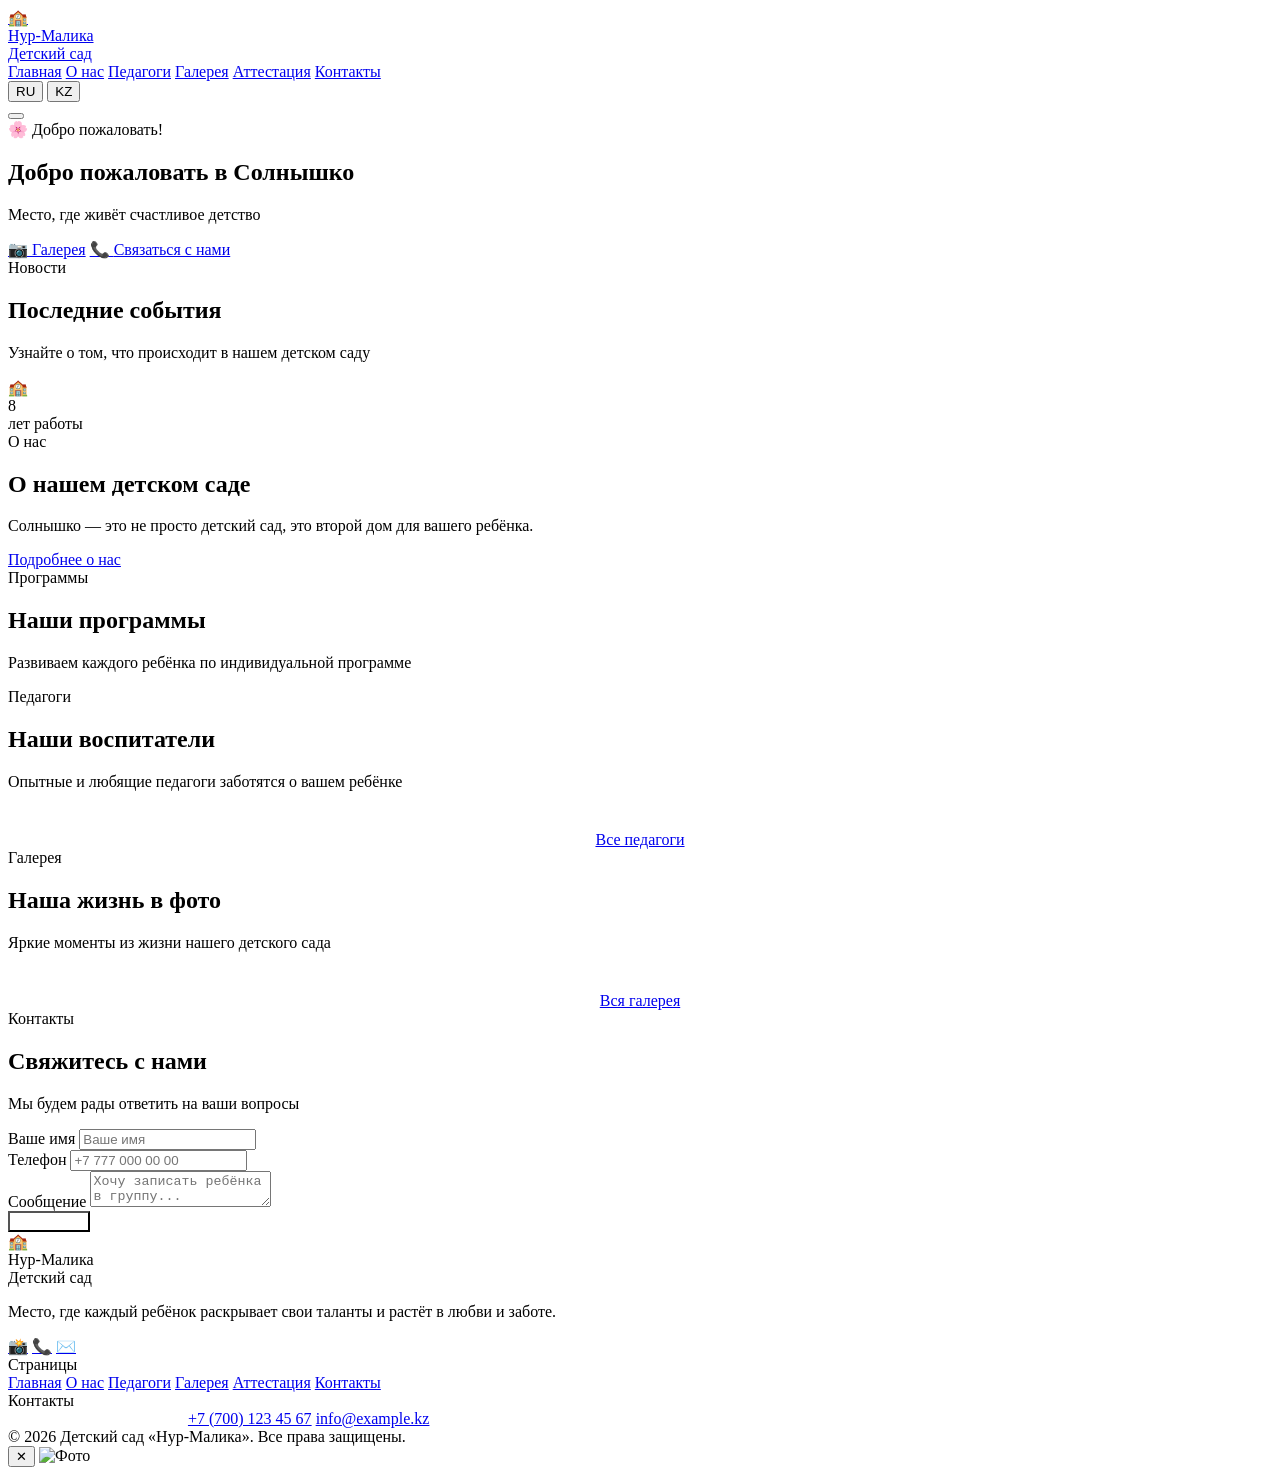
==== index.html @ e685bc3b "Add files via upload" ====
<!DOCTYPE html>
<html lang="kk">
<head>
<meta charset="UTF-8">
<meta name="viewport" content="width=device-width, initial-scale=1.0">
<title>Солнышко — Детский сад</title>
<link rel="stylesheet" href="css/style.css">
</head>
<body>

<!-- HEADER -->
<header>
  <a href="index.html" class="logo">
    <div class="logo-icon"><img src="images/logo.png" alt="Логотип" onerror="this.parentElement.innerHTML='🏫'"></div>
    <div>
      <div class="logo-name" id="h-name">Нур-Малика</div>
      <div class="logo-sub" id="h-sub">Детский сад</div>
    </div>
  </a>
  <nav id="main-nav">
    <a href="index.html">Главная</a>
    <a href="about.html">О нас</a>
    <a href="team.html">Педагоги</a>
    <a href="gallery.html">Галерея</a>
    <a href="attestation.html">Аттестация</a>
    <a href="contacts.html">Контакты</a>
  </nav>
  <div class="header-right">
    <div class="lang-switcher">
      <button class="lang-btn" data-lang="ru">RU</button>
      <button class="lang-btn active" data-lang="kz">KZ</button>
    </div>
    <button class="hamburger" aria-label="Меню">
      <span></span><span></span><span></span>
    </button>
  </div>
</header>

<!-- HERO -->
<section class="hero" id="hero">
  <div class="hero-content">
    <div class="hero-badge">🌸 <span id="h-badge">Добро пожаловать!</span></div>
    <h1 id="h-title">Добро пожаловать в Солнышко</h1>
    <p id="h-tagline">Место, где живёт счастливое детство</p>
    <div class="hero-buttons">
      <a href="gallery.html" class="btn btn-primary">📷 <span id="h-btn1">Галерея</span></a>
      <a href="contacts.html" class="btn btn-outline">📞 <span id="h-btn2">Связаться с нами</span></a>
    </div>
    <div class="hero-stats" id="h-stats"></div>
  </div>
</section>

<!-- NEWS -->
<section class="news-section" id="news-sec">
  <div class="container">
    <div class="section-header fade-in">
      <div class="section-label" id="news-label">Новости</div>
      <h2 class="section-title" id="news-title">Последние события</h2>
      <p class="section-subtitle" id="news-sub">Узнайте о том, что происходит в нашем детском саду</p>
    </div>
    <div class="news-grid" id="news-grid"></div>
  </div>
</section>

<!-- ABOUT PREVIEW -->
<section class="about-section" id="about-sec">
  <div class="container">
    <div class="about-grid">
      <div class="about-img-wrap fade-in">
        <img id="ab-img" src="https://images.unsplash.com/photo-1544776193-352d25ca82cd?w=800&q=80"
             alt="Детский сад Нур-Малика" class="about-img"
             onerror="this.style.display='none';this.nextElementSibling.style.display='flex'">
        <div class="about-img-ph" style="display:none">🏫</div>
        <div class="about-badge">
          <div class="about-badge-num" id="ab-year">8</div>
          <div class="about-badge-lbl" id="ab-lbl">лет работы</div>
        </div>
      </div>
      <div class="about-content fade-in">
        <div class="section-label" id="ab-sec-lbl">О нас</div>
        <h2 id="ab-title">О нашем детском саде</h2>
        <p id="ab-text">Солнышко — это не просто детский сад, это второй дом для вашего ребёнка.</p>
        <div class="groups-list" id="groups-list"></div>
        <a href="about.html" class="btn btn-orange mt-8" style="margin-top:28px" id="ab-btn">Подробнее о нас</a>
      </div>
    </div>
  </div>
</section>

<!-- PROGRAMS -->
<section class="programs-section" id="prog-sec">
  <div class="container">
    <div class="section-header fade-in">
      <div class="section-label" id="prog-label">Программы</div>
      <h2 class="section-title" id="prog-title">Наши программы</h2>
      <p class="section-subtitle" id="prog-sub">Развиваем каждого ребёнка по индивидуальной программе</p>
    </div>
    <div class="programs-grid" id="programs-grid"></div>
  </div>
</section>

<!-- TEAM PREVIEW -->
<section class="team-section" id="team-sec">
  <div class="container">
    <div class="section-header fade-in">
      <div class="section-label" id="team-label">Педагоги</div>
      <h2 class="section-title" id="team-title">Наши воспитатели</h2>
      <p class="section-subtitle" id="team-sub">Опытные и любящие педагоги заботятся о вашем ребёнке</p>
    </div>
    <div class="team-grid" id="team-grid"></div>
    <div style="text-align:center;margin-top:40px">
      <a href="team.html" class="btn btn-orange" id="team-btn">Все педагоги</a>
    </div>
  </div>
</section>

<!-- GALLERY PREVIEW -->
<section class="gallery-section" id="gal-sec">
  <div class="container">
    <div class="section-header fade-in">
      <div class="section-label" id="gal-label">Галерея</div>
      <h2 class="section-title" id="gal-title">Наша жизнь в фото</h2>
      <p class="section-subtitle" id="gal-sub">Яркие моменты из жизни нашего детского сада</p>
    </div>
    <div class="gallery-grid" id="gallery-grid"></div>
    <div style="text-align:center;margin-top:40px">
      <a href="gallery.html" class="btn btn-orange" id="gal-btn">Вся галерея</a>
    </div>
  </div>
</section>

<!-- CONTACT HOME -->
<section class="contact-home" id="contact-sec">
  <div class="container">
    <div class="contact-home-grid">
      <div>
        <div class="section-label" id="ct-label">Контакты</div>
        <h2 class="section-title" id="ct-title">Свяжитесь с нами</h2>
        <p class="section-subtitle" id="ct-sub">Мы будем рады ответить на ваши вопросы</p>
        <div class="contact-items" id="ct-items"></div>
      </div>
      <div>
        <form class="contact-form js-contact-form">
          <div class="form-group">
            <label id="cf-name-lbl">Ваше имя</label>
            <input type="text" id="cf-name" placeholder="Ваше имя" required>
          </div>
          <div class="form-group">
            <label id="cf-phone-lbl">Телефон</label>
            <input type="tel" id="cf-phone" placeholder="+7 777 000 00 00" required>
          </div>
          <div class="form-group">
            <label id="cf-msg-lbl">Сообщение</label>
            <textarea id="cf-msg" placeholder="Хочу записать ребёнка в группу..."></textarea>
          </div>
          <button type="submit" class="btn btn-primary" id="cf-btn" style="background:var(--primary);color:white">Отправить</button>
        </form>
      </div>
    </div>
  </div>
</section>

<!-- FOOTER -->
<footer>
  <div class="footer-grid">
    <div>
      <div class="footer-logo logo">
        <div class="logo-icon"><img src="images/logo.png" alt="Логотип" onerror="this.parentElement.innerHTML='🏫'"></div>
        <div>
          <div class="logo-name" id="f-name">Нур-Малика</div>
          <div class="logo-sub" id="f-sub">Детский сад</div>
        </div>
      </div>
      <p class="footer-desc" id="f-desc">Место, где каждый ребёнок раскрывает свои таланты и растёт в любви и заботе.</p>
      <div class="footer-social">
        <a class="social-icon" id="f-ig" href="#" target="_blank" title="Instagram">📸</a>
        <a class="social-icon" href="tel:+77001234567">📞</a>
        <a class="social-icon" id="f-mail" href="#" title="Email">✉️</a>
      </div>
    </div>
    <div>
      <div class="footer-heading" id="f-pages">Страницы</div>
      <div class="footer-links" id="f-links">
        <a href="index.html">Главная</a>
        <a href="about.html">О нас</a>
        <a href="team.html">Педагоги</a>
        <a href="gallery.html">Галерея</a>
        <a href="attestation.html">Аттестация</a>
        <a href="contacts.html">Контакты</a>
      </div>
    </div>
    <div>
      <div class="footer-heading" id="f-contact-h">Контакты</div>
      <div class="footer-links">
        <span id="f-addr" style="color:rgba(255,255,255,0.5)">г. Город, ул. Примерная, 1</span>
        <a id="f-phone" href="tel:+77001234567">+7 (700) 123 45 67</a>
        <a id="f-email" href="mailto:info@example.kz">info@example.kz</a>
        <span id="f-hours" style="color:rgba(255,255,255,0.5)">Пн–Пт: 7:00 – 19:00</span>
      </div>
    </div>
  </div>
  <div class="footer-bottom">
    <span id="f-copy">© 2026 Детский сад «Нур-Малика». Все права защищены.</span>
  </div>
</footer>

<!-- LIGHTBOX -->
<div id="lightbox" class="lightbox">
  <button class="lb-close">✕</button>
  <img src="" alt="Фото">
</div>

<script src="js/data.js"></script>
<script src="js/main.js"></script>
<script>
function render() {
  const d = getData();
  const s = d.settings;
  const isKz = LANG === 'kz';

  // Translate nav
  const navRu = ['Главная','О нас','Педагоги','Галерея','Аттестация','Контакты'];
  const navKz = ['Басты бет','Біз туралы','Ұжым','Галерея','Аттестация','Байланыс'];
  document.querySelectorAll('#main-nav a').forEach((a,i) => a.textContent = isKz ? navKz[i] : navRu[i]);

  // Header
  document.getElementById('h-name').textContent = s.siteName;
  document.getElementById('h-sub').textContent  = isKz ? 'Балабақша' : 'Детский сад';
  document.getElementById('h-badge').textContent = isKz ? 'Қош келдіңіз!' : 'Добро пожаловать!';
  document.getElementById('h-title').textContent = isKz ? `${s.siteName} балабақшасына қош келдіңіз` : `Добро пожаловать в ${s.siteName}`;
  document.getElementById('h-tagline').textContent = isKz ? s.siteTaglineKz : s.siteTaglineRu;
  document.getElementById('h-btn1').textContent = isKz ? 'Галерея' : 'Галерея';
  document.getElementById('h-btn2').textContent = isKz ? 'Бізбен байланысу' : 'Связаться с нами';

  // Stats
  document.getElementById('h-stats').innerHTML = `
    <div class="hero-stat"><div class="hero-stat-num">${s.heroStat1}+</div><div class="hero-stat-lbl">${isKz ? s.heroStat1Kz : s.heroStat1Ru}</div></div>
    <div class="hero-stat"><div class="hero-stat-num">${s.heroStat2}+</div><div class="hero-stat-lbl">${isKz ? s.heroStat2Kz : s.heroStat2Ru}</div></div>
    <div class="hero-stat"><div class="hero-stat-num">${s.heroStat3}</div><div class="hero-stat-lbl">${isKz ? s.heroStat3Kz : s.heroStat3Ru}</div></div>`;

  // News
  document.getElementById('news-label').textContent = isKz ? 'Жаңалықтар' : 'Новости';
  document.getElementById('news-title').textContent = isKz ? 'Соңғы оқиғалар' : 'Последние события';
  document.getElementById('news-sub').textContent   = isKz ? 'Балабақшадағы соңғы жаңалықтар' : 'Узнайте о том, что происходит в нашем детском саду';
  const newsGrid = document.getElementById('news-grid');
  if (d.news.length === 0) {
    newsGrid.innerHTML = '<div class="empty-state"><div class="icon">📰</div><p>' + (isKz ? 'Жаңалықтар жоқ' : 'Нет новостей') + '</p></div>';
  } else {
    newsGrid.innerHTML = d.news.slice(0,3).map(n => `
      <div class="news-card fade-in">
        ${n.image ? `<img class="news-card-img" src="${n.image}" alt="${isKz ? n.titleKz : n.titleRu}" onerror="this.style.display='none';this.nextElementSibling.style.display='flex'">
        <div class="news-card-img-ph" style="display:none">📰</div>` : '<div class="news-card-img-ph">📰</div>'}
        <div class="news-card-body">
          <div class="news-date">${fmtDate(n.date)}</div>
          <div class="news-title">${isKz ? n.titleKz : n.titleRu}</div>
          <div class="news-text">${isKz ? n.textKz : n.textRu}</div>
        </div>
      </div>`).join('');
  }

  // About
  const ab = d.about;
  if(s.aboutImage){ const abImg = document.getElementById('ab-img'); if(abImg) abImg.src = s.aboutImage; }
  document.getElementById('ab-sec-lbl').textContent = isKz ? 'Біз туралы' : 'О нас';
  document.getElementById('ab-title').textContent   = isKz ? ab.titleKz : ab.titleRu;
  document.getElementById('ab-text').textContent    = isKz ? ab.textKz  : ab.textRu;
  document.getElementById('ab-btn').querySelector('span') || (document.getElementById('ab-btn').textContent = isKz ? 'Толығырақ' : 'Подробнее о нас');
  document.getElementById('ab-btn').innerHTML = isKz ? 'Толығырақ →' : 'Подробнее о нас →';
  document.getElementById('ab-year').textContent = s.heroStat1;
  document.getElementById('ab-lbl').textContent  = isKz ? s.heroStat1Kz : s.heroStat1Ru;
  const colors = ['gi-orange','gi-blue','gi-green'];
  document.getElementById('groups-list').innerHTML = ab.groups.map((g,i) => `
    <div class="group-item">
      ${g.image
        ? `<img class="group-img" src="${g.image}" alt="${isKz ? g.nameKz : g.nameRu}" onerror="this.outerHTML='<div class=&quot;group-icon ${colors[i%3]}&quot;>${g.icon}</div>'">`
        : `<div class="group-icon ${colors[i%3]}">${g.icon}</div>`}
      <div><div class="group-name">${isKz ? g.nameKz : g.nameRu}</div>
           <div class="group-sub">${isKz ? g.ageKz  : g.ageRu}</div></div>
    </div>`).join('');

  // Programs
  document.getElementById('prog-label').textContent = isKz ? 'Бағдарламалар' : 'Программы';
  document.getElementById('prog-title').textContent = isKz ? 'Біздің бағдарламаларымыз' : 'Наши программы';
  document.getElementById('prog-sub').textContent   = isKz ? 'Әр баланы жеке бағдарлама бойынша дамытамыз' : 'Развиваем каждого ребёнка по индивидуальной программе';
  document.getElementById('programs-grid').innerHTML = d.programs.map(p => `
    <div class="program-card fade-in">
      <span class="program-icon">${p.icon}</span>
      <div class="program-title">${isKz ? p.titleKz : p.titleRu}</div>
      <div class="program-desc">${isKz ? p.descKz : p.descRu}</div>
    </div>`).join('');

  // Team preview (first 4)
  document.getElementById('team-label').textContent = isKz ? 'Ұжым' : 'Педагоги';
  document.getElementById('team-title').textContent = isKz ? 'Біздің тәрбиешілер' : 'Наши воспитатели';
  document.getElementById('team-sub').textContent   = isKz ? 'Тәжірибелі педагогтар балаңызды күтеді' : 'Опытные педагоги заботятся о вашем ребёнке';
  document.getElementById('team-btn').textContent   = isKz ? 'Барлық педагогтар' : 'Все педагоги';
  document.getElementById('team-grid').innerHTML = d.team.slice(0,4).map(m => `
    <div class="team-card fade-in">
      ${m.photo ? `<img class="team-photo" src="${m.photo}" alt="${isKz ? m.nameKz : m.nameRu}" onerror="this.style.display='none';this.nextElementSibling.style.display='flex'">
      <div class="team-photo-ph" style="display:none">👩‍🏫</div>` : '<div class="team-photo-ph">👩‍🏫</div>'}
      <div class="team-info">
        <div class="team-name">${isKz ? m.nameKz : m.nameRu}</div>
        <div class="team-role">${isKz ? m.roleKz : m.roleRu}</div>
      </div>
    </div>`).join('');

  // Gallery preview (first 6)
  document.getElementById('gal-label').textContent = isKz ? 'Галерея' : 'Галерея';
  document.getElementById('gal-title').textContent = isKz ? 'Суреттердегі өміріміз' : 'Наша жизнь в фото';
  document.getElementById('gal-sub').textContent   = isKz ? 'Балабақшамыздың жарқын сәттері' : 'Яркие моменты из жизни нашего детского сада';
  document.getElementById('gal-btn').textContent   = isKz ? 'Барлық галерея' : 'Вся галерея';
  document.getElementById('gallery-grid').innerHTML = d.gallery.slice(0,6).map(g => `
    <div class="gallery-item" data-full="${g.url}">
      <img src="${g.url}" alt="${isKz ? g.captionKz : g.captionRu}" loading="lazy"
           onerror="this.parentElement.style.background='#f0f0f0'">
      <div class="gallery-overlay">🔍</div>
    </div>`).join('');

  // Contacts
  document.getElementById('ct-label').textContent = isKz ? 'Байланыс' : 'Контакты';
  document.getElementById('ct-title').textContent = isKz ? 'Бізбен байланысыңыз' : 'Свяжитесь с нами';
  document.getElementById('ct-sub').textContent   = isKz ? 'Сұрақтарыңызға жауап беруге дайынбыз' : 'Мы будем рады ответить на ваши вопросы';
  document.getElementById('ct-items').innerHTML = `
    <div class="contact-item"><div class="contact-icon">📍</div><div>
      <div class="contact-lbl">${isKz ? 'Мекенжай' : 'Адрес'}</div>
      <div class="contact-val">${isKz ? s.addressKz : s.address}</div></div></div>
    <div class="contact-item"><div class="contact-icon">📞</div><div>
      <div class="contact-lbl">${isKz ? 'Телефон' : 'Телефон'}</div>
      <div class="contact-val"><a href="tel:${s.phone.replace(/\s/g,'')}">${s.phone}</a></div></div></div>
    <div class="contact-item"><div class="contact-icon">✉️</div><div>
      <div class="contact-lbl">${isKz ? 'Электронды пошта' : 'Email'}</div>
      <div class="contact-val"><a href="mailto:${s.email}">${s.email}</a></div></div></div>
    <div class="contact-item"><div class="contact-icon">🕐</div><div>
      <div class="contact-lbl">${isKz ? 'Жұмыс уақыты' : 'Режим работы'}</div>
      <div class="contact-val">${isKz ? s.hoursKz : s.hours}</div></div></div>`;
  document.getElementById('cf-name-lbl').textContent  = isKz ? 'Сіздің атыңыз' : 'Ваше имя';
  document.getElementById('cf-phone-lbl').textContent = isKz ? 'Телефон' : 'Телефон';
  document.getElementById('cf-msg-lbl').textContent   = isKz ? 'Хабарлама' : 'Сообщение';
  document.getElementById('cf-btn').textContent       = isKz ? 'Жіберу' : 'Отправить';
  document.getElementById('cf-name').placeholder  = isKz ? 'Атыңыз' : 'Ваше имя';
  document.getElementById('cf-msg').placeholder   = isKz ? 'Балаңызды топқа жазғым келеді...' : 'Хочу записать ребёнка в группу...';

  // Footer
  document.getElementById('f-name').textContent    = s.siteName;
  document.getElementById('f-sub').textContent     = isKz ? 'Балабақша' : 'Детский сад';
  document.getElementById('f-desc').textContent    = isKz ? 'Әр бала өз талантын ашып, махаббат пен қамқорлықта өсетін орын.' : 'Место, где каждый ребёнок раскрывает свои таланты и растёт в любви и заботе.';
  document.getElementById('f-pages').textContent   = isKz ? 'Беттер' : 'Страницы';
  document.getElementById('f-contact-h').textContent = isKz ? 'Байланыс' : 'Контакты';
  document.getElementById('f-addr').textContent    = isKz ? s.addressKz : s.address;
  document.getElementById('f-phone').textContent   = s.phone;
  document.getElementById('f-phone').href          = `tel:${s.phone.replace(/\s/g,'')}`;
  document.getElementById('f-email').textContent   = s.email;
  document.getElementById('f-email').href          = `mailto:${s.email}`;
  document.getElementById('f-hours').textContent   = isKz ? s.hoursKz : s.hours;
  document.getElementById('f-ig').href             = `https://instagram.com/${s.instagram.replace('@','')}`;
  document.getElementById('f-mail').href           = `mailto:${s.email}`;
  document.getElementById('f-copy').textContent    = `© 2026 ${isKz ? `Балабақша «${s.siteName}». Барлық құқықтар қорғалған.` : `Детский сад «${s.siteName}». Все права защищены.`}`;

  const navLinks = isKz
    ? ['Басты бет','Біз туралы','Ұжым','Галерея','Аттестация','Байланыс']
    : ['Главная','О нас','Педагоги','Галерея','Аттестация','Контакты'];
  const hrefs = ['index.html','about.html','team.html','gallery.html','attestation.html','contacts.html'];
  document.getElementById('f-links').innerHTML = navLinks.map((n,i) => `<a href="${hrefs[i]}">${n}</a>`).join('');

  // re-init lightbox after render
  initLightbox();
  // re-observe fade-in
  document.querySelectorAll('.fade-in:not(.visible)').forEach(el => {
    const obs = new IntersectionObserver(entries => {
      entries.forEach(e => { if(e.isIntersecting){ e.target.classList.add('visible'); obs.unobserve(e.target); }});
    },{threshold:0.1});
    obs.observe(el);
  });
}
</script>
</body>
</html>
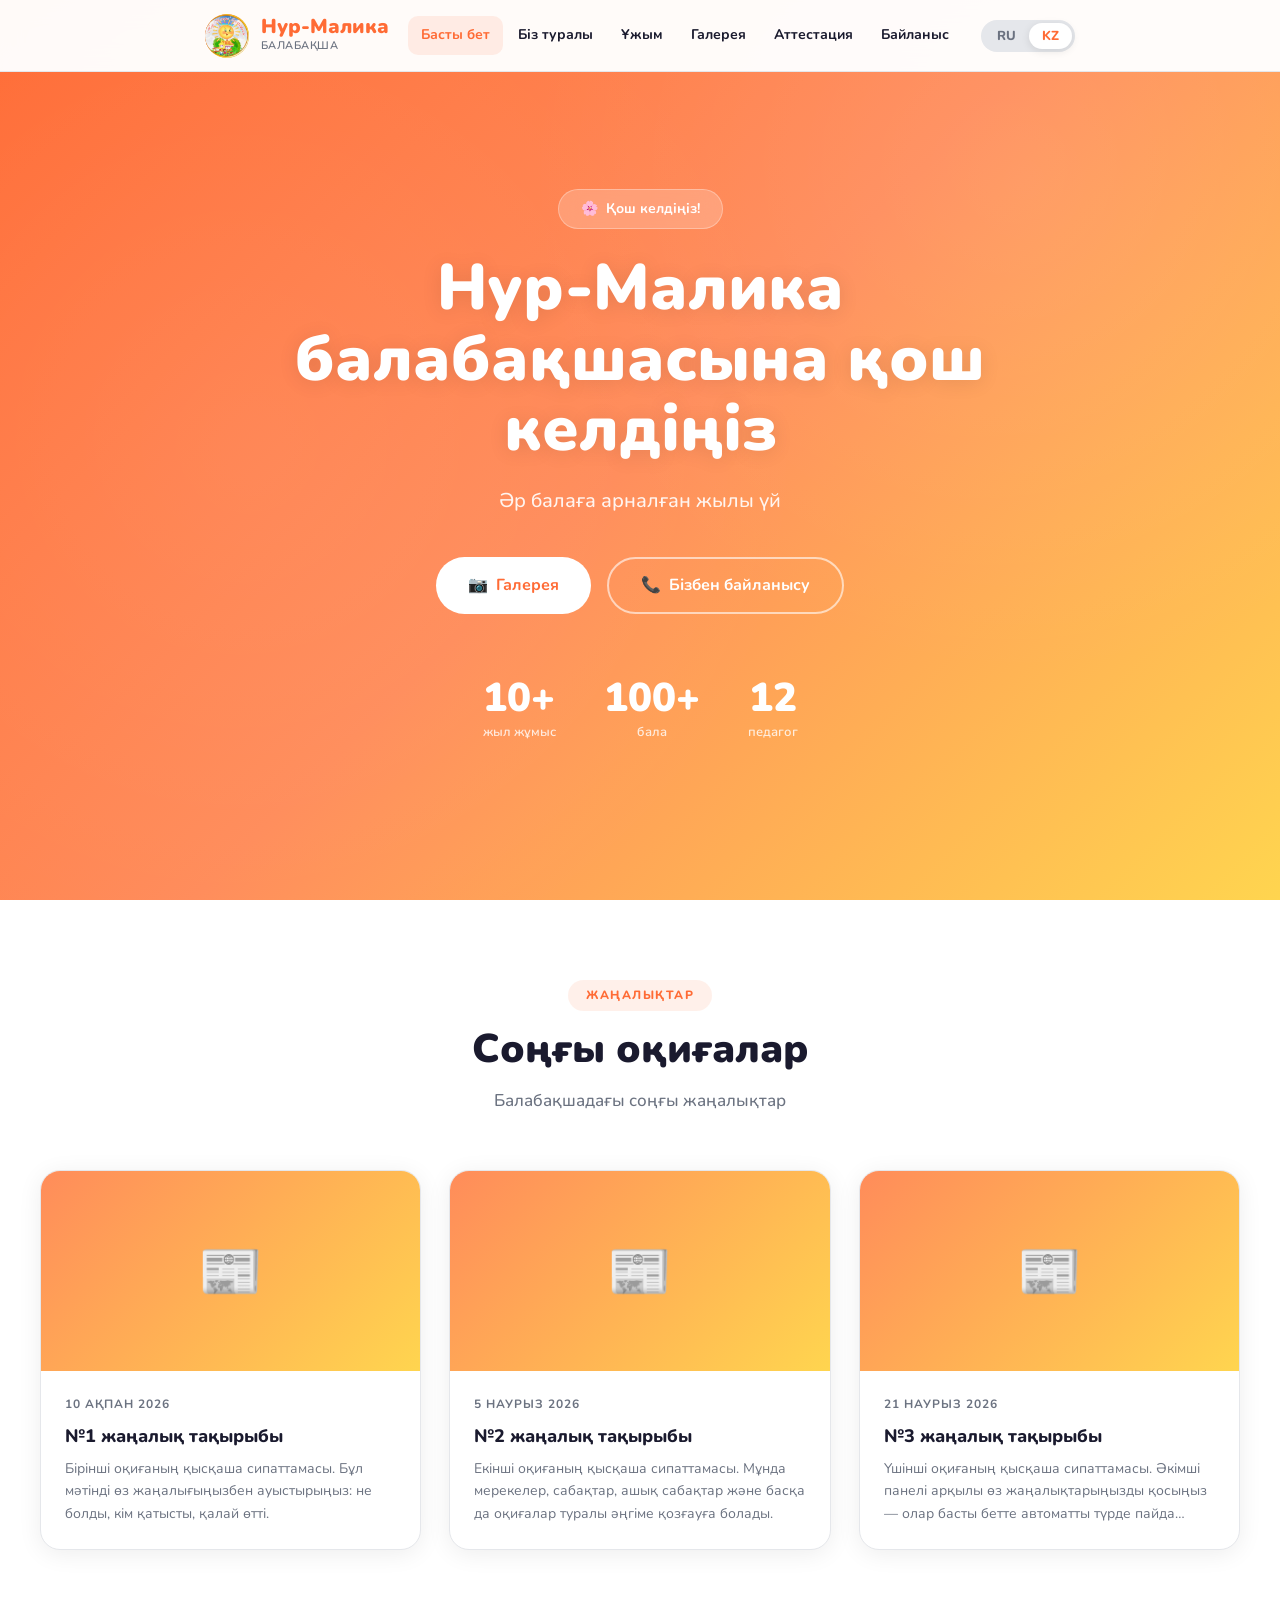
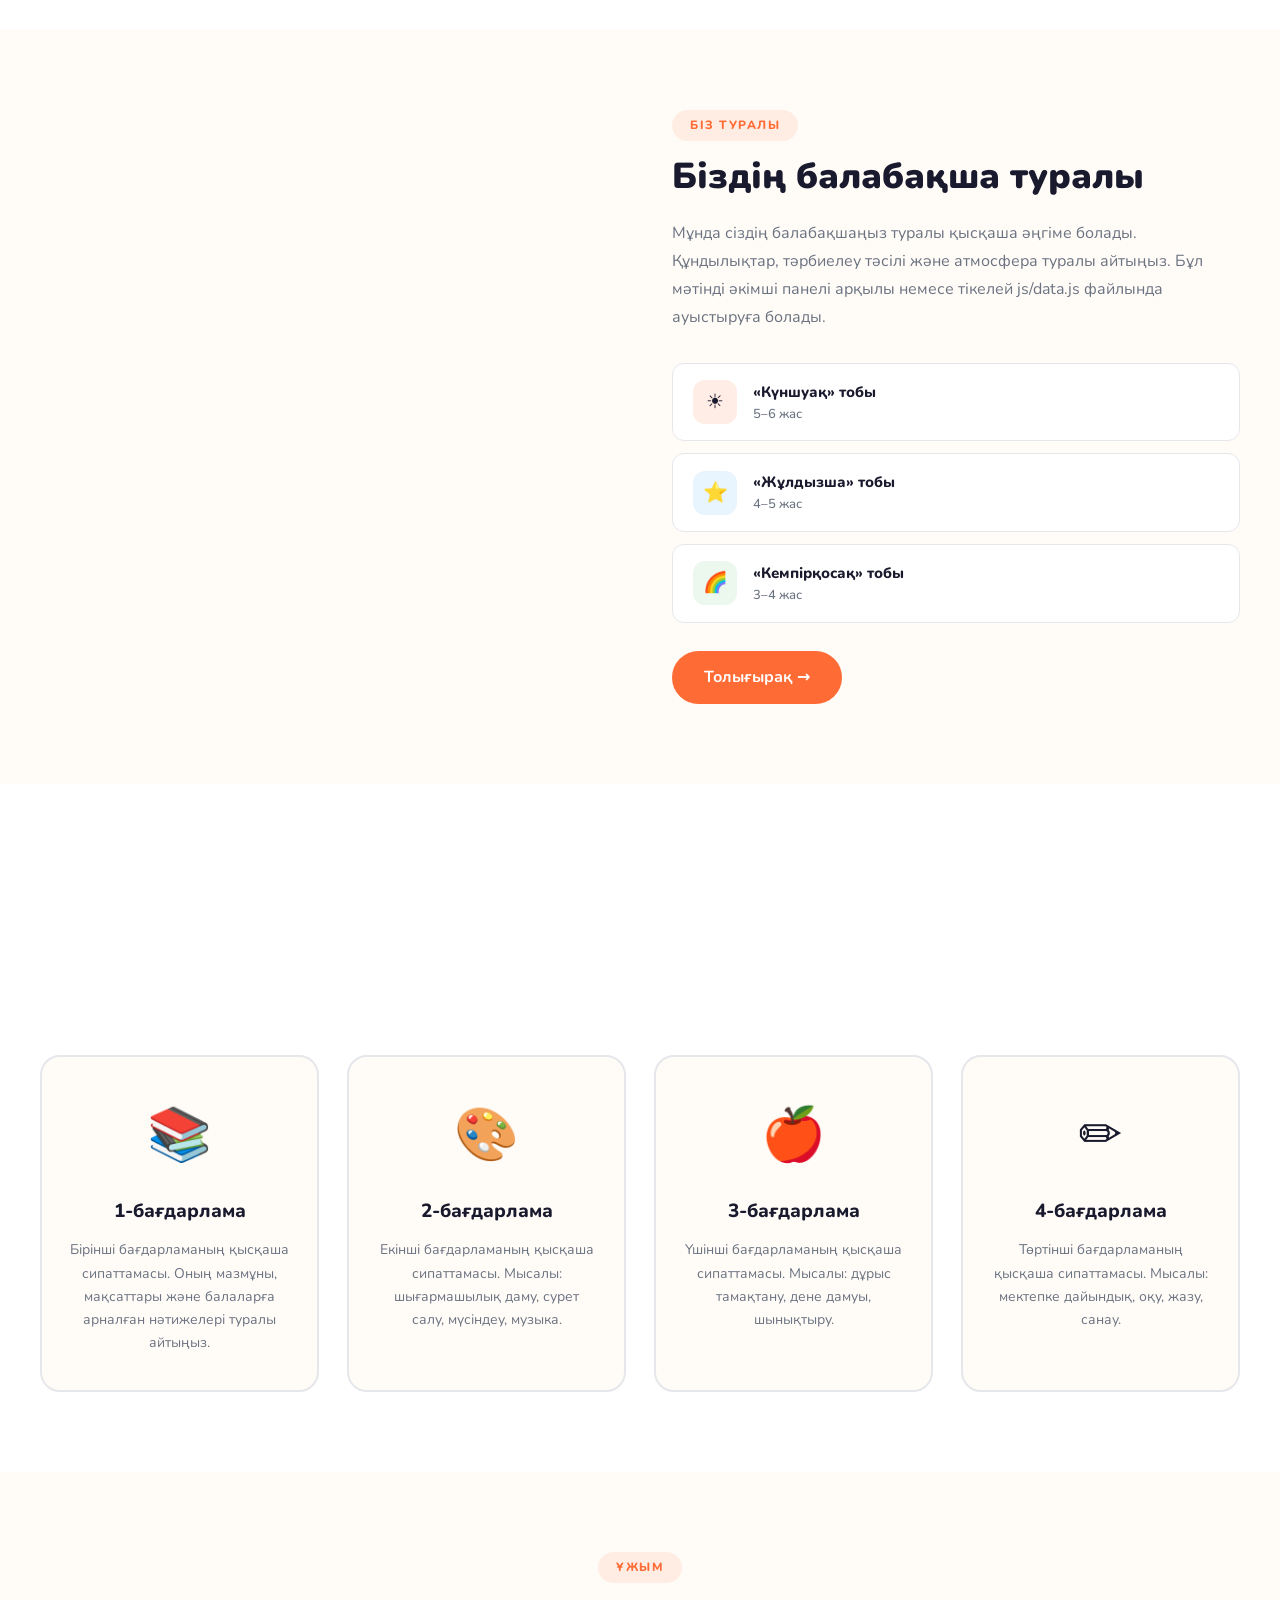
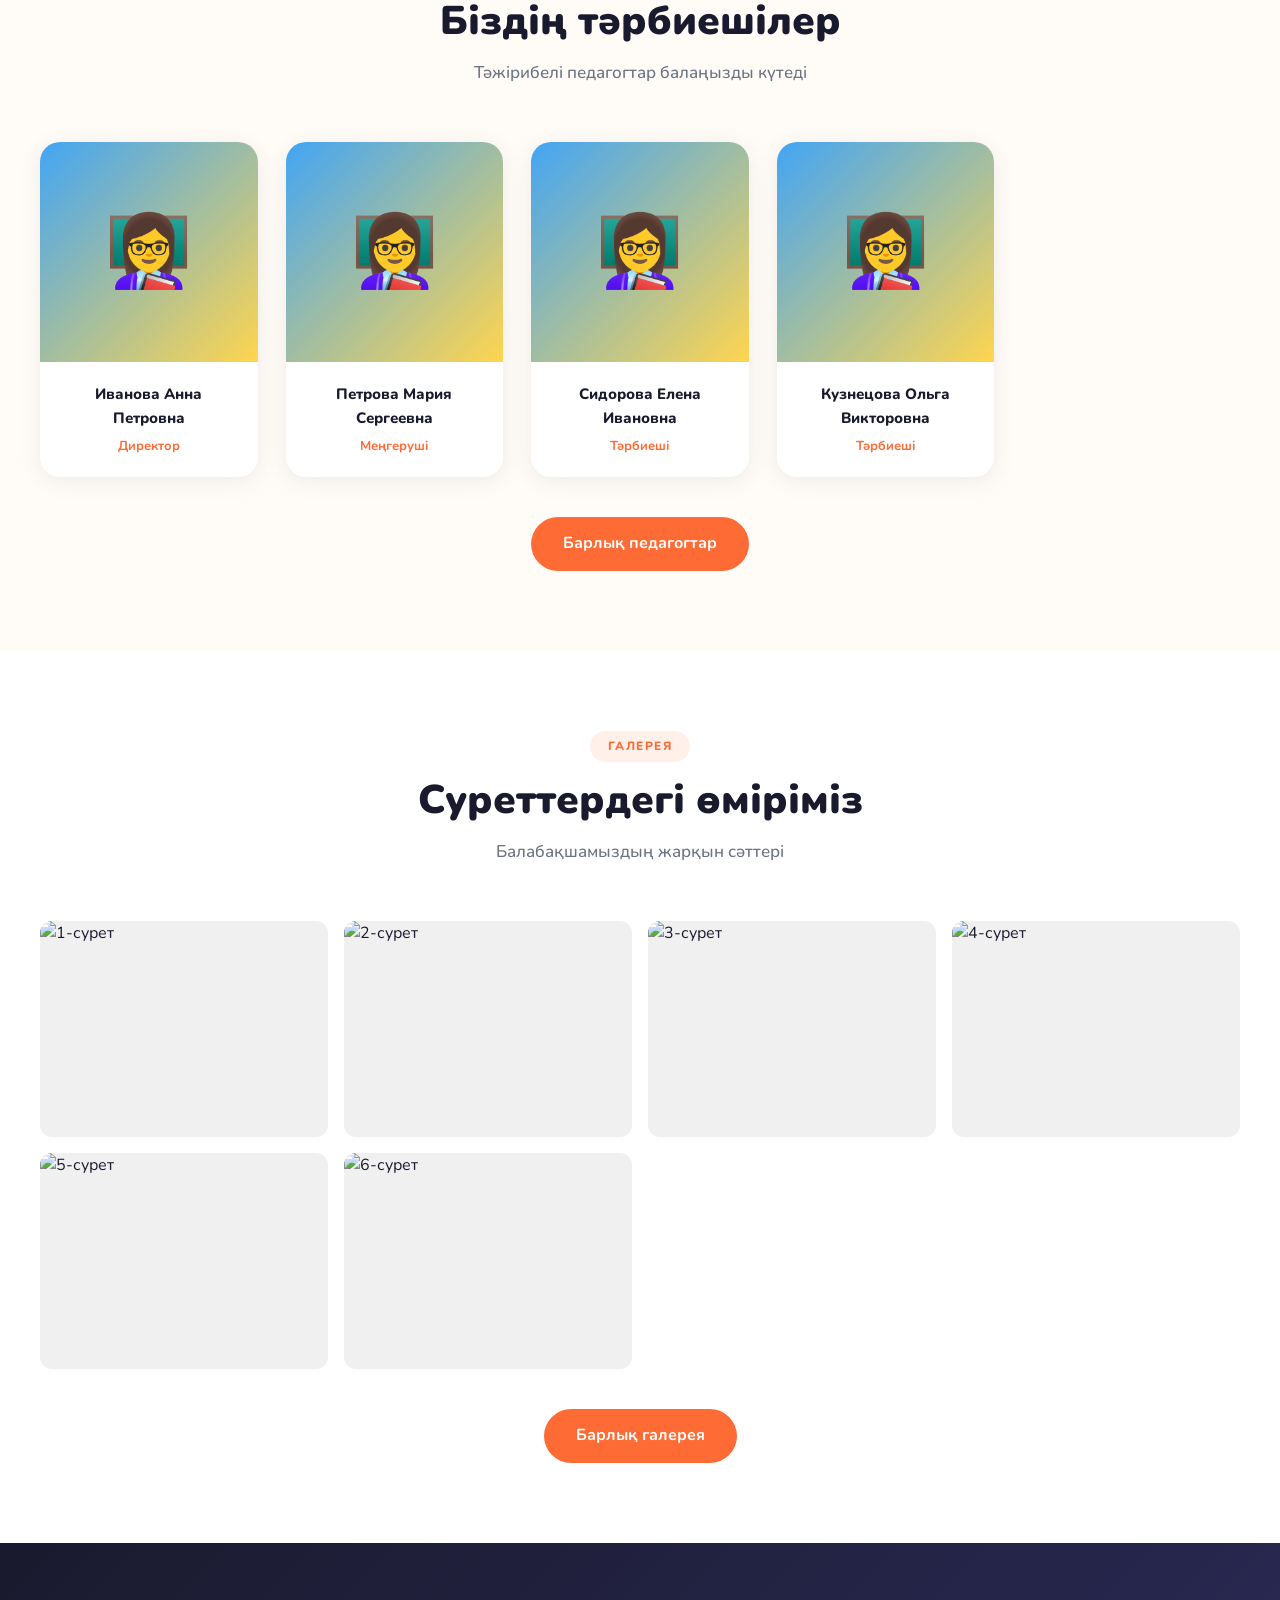
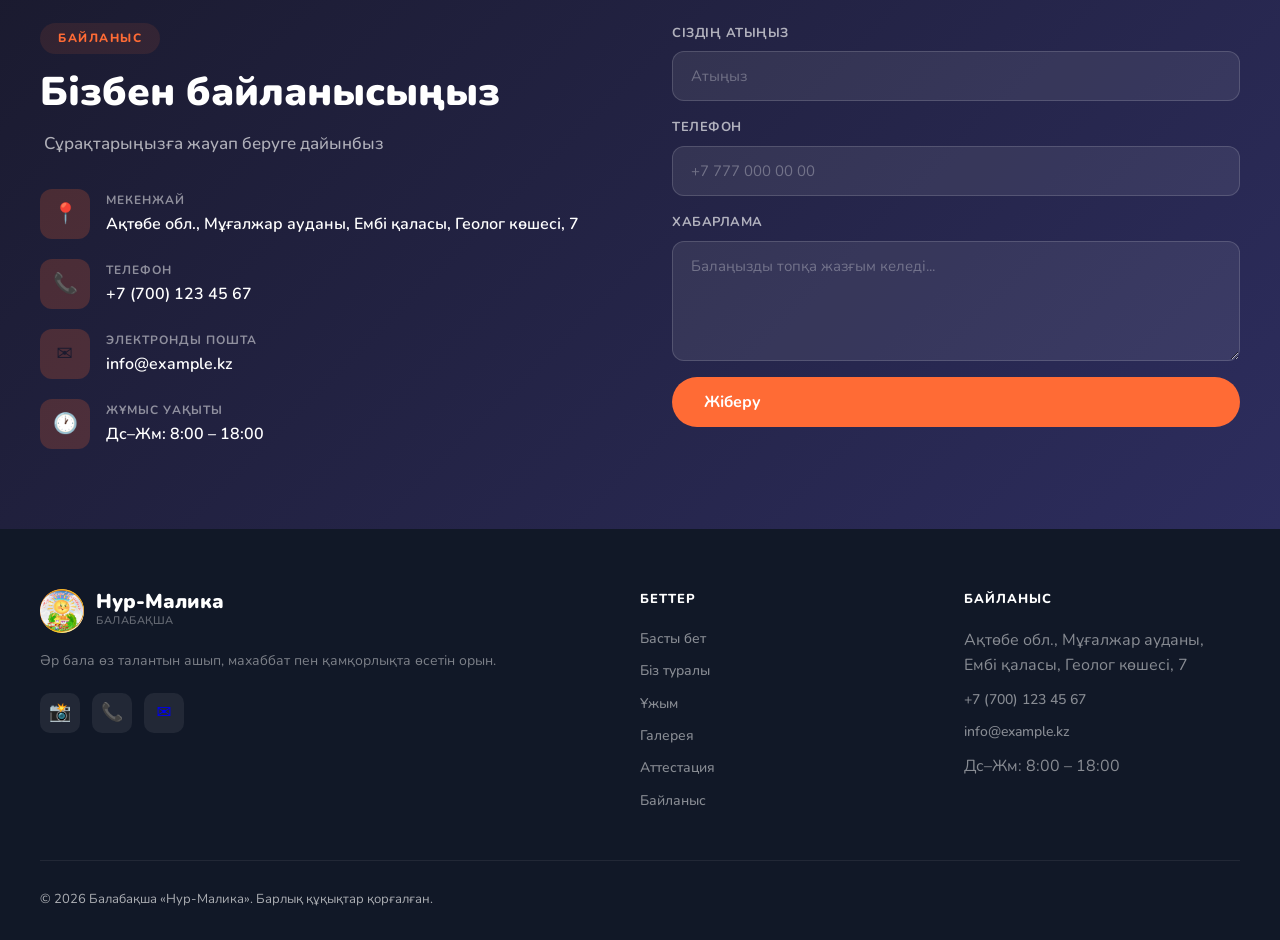
==== commit 862bc6eb: "index.html" ====
--- a/index.html
+++ b/index.html
@@ -3,7 +3,7 @@
 <head>
 <meta charset="UTF-8">
 <meta name="viewport" content="width=device-width, initial-scale=1.0">
-<title>Солнышко — Детский сад</title>
+<title>Нур-Малика </title>
 <link rel="stylesheet" href="css/style.css">
 </head>
 <body>
--- a/css/style.css
+++ b/css/style.css
@@ -0,0 +1,492 @@
+@import url('https://fonts.googleapis.com/css2?family=Nunito:wght@400;500;600;700;800;900&display=swap');
+
+*, *::before, *::after { box-sizing: border-box; margin: 0; padding: 0; }
+
+:root {
+  --primary: #FF6B35;
+  --primary-dark: #E55B28;
+  --primary-light: #FF8C5A;
+  --secondary: #42A5F5;
+  --accent: #FFD54F;
+  --success: #66BB6A;
+  --bg: #FFFCF8;
+  --surface: #FFFFFF;
+  --text: #1A1A2E;
+  --text-muted: #6B7280;
+  --border: #E5E7EB;
+  --shadow: 0 4px 24px rgba(0,0,0,0.07);
+  --shadow-lg: 0 12px 40px rgba(0,0,0,0.13);
+  --radius: 20px;
+  --radius-sm: 12px;
+  --header-height: 72px;
+  --font: 'Nunito', system-ui, sans-serif;
+}
+
+html { scroll-behavior: smooth; }
+
+body {
+  font-family: var(--font);
+  background: var(--bg);
+  color: var(--text);
+  line-height: 1.6;
+  font-size: 16px;
+}
+
+/* ═══════════ HEADER ═══════════ */
+header {
+  position: fixed;
+  top: 0; left: 0; right: 0;
+  height: var(--header-height);
+  background: rgba(255,255,255,0.97);
+  backdrop-filter: blur(12px);
+  border-bottom: 1px solid var(--border);
+  z-index: 1000;
+  display: flex;
+  align-items: center;
+  padding: 0 clamp(80px, 16%, 300px);
+  justify-content: space-between;
+  transition: box-shadow 0.3s;
+}
+header.scrolled { box-shadow: var(--shadow); }
+
+.logo {
+  display: flex;
+  align-items: center;
+  gap: 12px;
+  text-decoration: none;
+  color: var(--text);
+  flex-shrink: 0;
+}
+.logo-icon {
+  width: 44px; height: 44px;
+  background: linear-gradient(135deg, var(--primary), var(--accent));
+  border-radius: 50%;
+  display: flex; align-items: center; justify-content: center;
+  font-size: 22px; font-weight: 900; color: white;
+  overflow: hidden;
+  flex-shrink: 0;
+}
+.logo-icon img { width: 100%; height: 100%; object-fit: cover; display: block; }
+.logo-name { font-weight: 900; font-size: 20px; color: var(--primary); line-height: 1; }
+.logo-sub { font-size: 11px; color: var(--text-muted); font-weight: 600; text-transform: uppercase; letter-spacing: 0.5px; }
+
+nav { display: flex; align-items: center; gap: 2px; }
+nav a {
+  text-decoration: none;
+  color: var(--text);
+  font-weight: 700;
+  font-size: 14px;
+  padding: 8px 13px;
+  border-radius: 10px;
+  transition: all 0.2s;
+  white-space: nowrap;
+}
+nav a:hover { color: var(--primary); background: rgba(255,107,53,0.09); }
+nav a.active { color: var(--primary); background: rgba(255,107,53,0.11); }
+
+.header-right { display: flex; align-items: center; gap: 12px; }
+
+.lang-switcher {
+  display: flex;
+  background: var(--border);
+  border-radius: 20px;
+  padding: 3px;
+}
+.lang-btn {
+  border: none; background: none;
+  padding: 4px 13px; border-radius: 16px;
+  font-size: 13px; font-weight: 800;
+  cursor: pointer; color: var(--text-muted);
+  transition: all 0.2s; font-family: var(--font);
+}
+.lang-btn.active {
+  background: white; color: var(--primary);
+  box-shadow: 0 2px 8px rgba(0,0,0,0.1);
+}
+
+.hamburger {
+  display: none; flex-direction: column; gap: 5px;
+  cursor: pointer; padding: 8px; border: none; background: none;
+}
+.hamburger span {
+  display: block; width: 24px; height: 2px;
+  background: var(--text); border-radius: 2px; transition: all 0.3s;
+}
+
+/* ═══════════ BUTTONS ═══════════ */
+.btn {
+  display: inline-flex; align-items: center; gap: 8px;
+  padding: 14px 32px; border-radius: 50px;
+  font-size: 16px; font-weight: 700;
+  text-decoration: none; cursor: pointer; border: none;
+  transition: all 0.3s; font-family: var(--font);
+}
+.btn-primary { background: white; color: var(--primary); }
+.btn-primary:hover { transform: translateY(-2px); box-shadow: 0 8px 30px rgba(0,0,0,0.15); }
+.btn-outline { background: transparent; color: white; border: 2px solid rgba(255,255,255,0.6); }
+.btn-outline:hover { background: rgba(255,255,255,0.15); transform: translateY(-2px); }
+.btn-orange { background: var(--primary); color: white; }
+.btn-orange:hover { background: var(--primary-dark); transform: translateY(-2px); box-shadow: 0 8px 20px rgba(255,107,53,0.4); }
+.btn-sm { padding: 9px 22px; font-size: 14px; }
+
+/* ═══════════ HERO ═══════════ */
+.hero {
+  min-height: 100vh;
+  display: flex; align-items: center; justify-content: center;
+  background: linear-gradient(135deg, #FF6B35 0%, #FF8C5A 50%, #FFD54F 100%);
+  text-align: center;
+  padding: calc(var(--header-height) + 40px) 24px 80px;
+  position: relative; overflow: hidden;
+}
+.hero::before {
+  content: '';
+  position: absolute; inset: 0;
+  background-image: radial-gradient(circle at 20% 50%, rgba(255,255,255,0.06) 0%, transparent 50%),
+                    radial-gradient(circle at 80% 20%, rgba(255,255,255,0.08) 0%, transparent 40%);
+}
+.hero-content { max-width: 720px; position: relative; z-index: 1; }
+.hero-badge {
+  display: inline-flex; align-items: center; gap: 8px;
+  background: rgba(255,255,255,0.2); border: 1px solid rgba(255,255,255,0.3);
+  border-radius: 50px; padding: 8px 22px;
+  font-size: 14px; font-weight: 700; color: white;
+  margin-bottom: 24px; backdrop-filter: blur(10px);
+}
+.hero h1 {
+  font-size: clamp(32px, 6vw, 64px); font-weight: 900;
+  color: white; line-height: 1.1; margin-bottom: 20px;
+  text-shadow: 0 2px 20px rgba(0,0,0,0.1);
+}
+.hero p { font-size: clamp(16px, 2.5vw, 20px); color: rgba(255,255,255,0.9); margin-bottom: 40px; font-weight: 500; }
+.hero-buttons { display: flex; gap: 16px; justify-content: center; flex-wrap: wrap; }
+.hero-stats {
+  display: flex; gap: 48px; justify-content: center;
+  margin-top: 64px; flex-wrap: wrap;
+}
+.hero-stat { color: white; text-align: center; }
+.hero-stat-num { font-size: 40px; font-weight: 900; line-height: 1; }
+.hero-stat-lbl { font-size: 13px; opacity: 0.8; font-weight: 600; margin-top: 4px; }
+
+/* ═══════════ SECTIONS ═══════════ */
+section { padding: 80px 24px; }
+.container { max-width: 1200px; margin: 0 auto; }
+
+.section-header { text-align: center; margin-bottom: 56px; }
+.section-label {
+  display: inline-block;
+  background: rgba(255,107,53,0.1); color: var(--primary);
+  font-size: 12px; font-weight: 800; text-transform: uppercase;
+  letter-spacing: 1.5px; padding: 6px 18px; border-radius: 50px; margin-bottom: 14px;
+}
+.section-title { font-size: clamp(24px, 4vw, 40px); font-weight: 900; color: var(--text); margin-bottom: 14px; line-height: 1.2; }
+.section-subtitle { font-size: 17px; color: var(--text-muted); max-width: 560px; margin: 0 auto; font-weight: 500; }
+
+/* ═══════════ NEWS ═══════════ */
+.news-section { background: white; }
+.news-grid { display: grid; grid-template-columns: repeat(auto-fill, minmax(320px, 1fr)); gap: 28px; }
+.news-card {
+  background: white; border-radius: var(--radius);
+  overflow: hidden; box-shadow: var(--shadow); transition: all 0.3s;
+  border: 1px solid var(--border);
+}
+.news-card:hover { transform: translateY(-5px); box-shadow: var(--shadow-lg); }
+.news-card-img {
+  width: 100%; height: 200px; object-fit: cover; display: block;
+}
+.news-card-img-ph {
+  width: 100%; height: 200px;
+  background: linear-gradient(135deg, var(--primary-light), var(--accent));
+  display: flex; align-items: center; justify-content: center; font-size: 52px;
+}
+.news-card-body { padding: 24px; }
+.news-date { font-size: 12px; color: var(--text-muted); font-weight: 700; text-transform: uppercase; letter-spacing: 1px; margin-bottom: 10px; }
+.news-title { font-size: 18px; font-weight: 800; color: var(--text); margin-bottom: 10px; line-height: 1.3; }
+.news-text { font-size: 14px; color: var(--text-muted); line-height: 1.6; display: -webkit-box; -webkit-line-clamp: 3; -webkit-box-orient: vertical; overflow: hidden; }
+
+/* ═══════════ ABOUT ═══════════ */
+.about-section { background: var(--bg); }
+.about-grid { display: grid; grid-template-columns: 1fr 1fr; gap: 64px; align-items: center; }
+.about-img-wrap { position: relative; }
+.about-img { width: 100%; border-radius: var(--radius); object-fit: cover; height: 460px; }
+.about-img-ph {
+  width: 100%; height: 460px; border-radius: var(--radius);
+  background: linear-gradient(135deg, var(--secondary), var(--primary-light));
+  display: flex; align-items: center; justify-content: center; font-size: 80px;
+}
+.about-badge {
+  position: absolute; bottom: -20px; right: -20px;
+  background: var(--primary); color: white; padding: 22px 24px;
+  border-radius: 16px; text-align: center; box-shadow: 0 8px 24px rgba(255,107,53,0.35);
+}
+.about-badge-num { font-size: 34px; font-weight: 900; line-height: 1; }
+.about-badge-lbl { font-size: 12px; font-weight: 700; opacity: 0.85; margin-top: 4px; }
+.about-content h2 { font-size: clamp(24px, 3.5vw, 36px); font-weight: 900; margin-bottom: 20px; line-height: 1.2; }
+.about-content p { font-size: 16px; color: var(--text-muted); line-height: 1.75; margin-bottom: 32px; }
+.groups-list { display: flex; flex-direction: column; gap: 12px; }
+.group-item {
+  display: flex; align-items: center; gap: 16px;
+  padding: 16px 20px; background: white;
+  border-radius: var(--radius-sm); border: 1px solid var(--border);
+}
+.group-icon {
+  width: 44px; height: 44px; border-radius: 12px;
+  display: flex; align-items: center; justify-content: center; font-size: 20px; flex-shrink: 0;
+}
+.gi-orange { background: rgba(255,107,53,0.12); }
+.gi-blue   { background: rgba(66,165,245,0.12); }
+.gi-green  { background: rgba(102,187,106,0.12); }
+.group-img { width: 56px; height: 56px; border-radius: 12px; object-fit: cover; flex-shrink: 0; }
+.group-name { font-size: 15px; font-weight: 800; color: var(--text); }
+.group-sub  { font-size: 13px; color: var(--text-muted); font-weight: 500; }
+
+/* ═══════════ PROGRAMS ═══════════ */
+.programs-section { background: white; }
+.programs-grid { display: grid; grid-template-columns: repeat(auto-fill, minmax(240px, 1fr)); gap: 28px; }
+.program-card {
+  background: var(--bg); border-radius: var(--radius);
+  padding: 36px 28px; text-align: center;
+  border: 2px solid var(--border); transition: all 0.3s;
+}
+.program-card:hover { transform: translateY(-6px); box-shadow: var(--shadow-lg); border-color: var(--primary); }
+.program-icon { font-size: 52px; margin-bottom: 20px; display: block; }
+.program-title { font-size: 19px; font-weight: 800; color: var(--text); margin-bottom: 12px; }
+.program-desc { font-size: 14px; color: var(--text-muted); line-height: 1.65; }
+
+/* ═══════════ TEAM ═══════════ */
+.team-section { background: var(--bg); }
+.team-grid { display: grid; grid-template-columns: repeat(auto-fill, minmax(210px, 1fr)); gap: 28px; }
+.team-card {
+  background: white; border-radius: var(--radius);
+  overflow: hidden; box-shadow: var(--shadow); transition: all 0.3s; text-align: center;
+}
+.team-card:hover { transform: translateY(-5px); box-shadow: var(--shadow-lg); }
+.team-photo { width: 100%; height: 220px; object-fit: cover; object-position: top; }
+.team-photo-ph {
+  width: 100%; height: 220px;
+  background: linear-gradient(135deg, var(--secondary), var(--accent));
+  display: flex; align-items: center; justify-content: center; font-size: 70px;
+}
+.team-info { padding: 20px; }
+.team-name { font-size: 15px; font-weight: 800; color: var(--text); margin-bottom: 6px; }
+.team-role { font-size: 13px; color: var(--primary); font-weight: 700; }
+.team-bio { font-size: 13px; color: var(--text-muted); margin-top: 10px; line-height: 1.5; }
+
+/* ═══════════ GALLERY ═══════════ */
+.gallery-section { background: white; }
+.gallery-grid { display: grid; grid-template-columns: repeat(auto-fill, minmax(280px, 1fr)); gap: 16px; }
+.gallery-item { position: relative; border-radius: var(--radius-sm); overflow: hidden; cursor: pointer; aspect-ratio: 4/3; }
+.gallery-item img { width: 100%; height: 100%; object-fit: cover; transition: transform 0.4s; }
+.gallery-item:hover img { transform: scale(1.06); }
+.gallery-overlay {
+  position: absolute; inset: 0;
+  background: rgba(255,107,53,0.55);
+  display: flex; align-items: center; justify-content: center;
+  opacity: 0; transition: opacity 0.3s; font-size: 36px; color: white;
+}
+.gallery-item:hover .gallery-overlay { opacity: 1; }
+
+.gallery-overlay-btns { display: flex; gap: 10px; }
+.gal-btn {
+  width: 44px; height: 44px; border-radius: 10px; border: none;
+  cursor: pointer; display: flex; align-items: center; justify-content: center;
+  font-size: 18px; transition: transform 0.2s; backdrop-filter: blur(6px);
+}
+.gal-btn-view { background: rgba(255,255,255,0.25); color: white; }
+.gal-btn-dl   { background: rgba(255,255,255,0.9);  color: var(--primary); }
+.gal-btn:hover { transform: scale(1.12); }
+
+.att-file-link {
+  display: inline-flex; align-items: center; gap: 7px;
+  margin-top: 12px; padding: 8px 18px;
+  background: rgba(255,107,53,0.1); color: var(--primary);
+  border-radius: 8px; font-size: 13px; font-weight: 700;
+  text-decoration: none; transition: background 0.2s;
+}
+.att-file-link:hover { background: rgba(255,107,53,0.2); }
+
+/* Lightbox */
+.lightbox {
+  position: fixed; inset: 0;
+  background: rgba(0,0,0,0.92); z-index: 9999;
+  display: flex; align-items: center; justify-content: center;
+  padding: 20px; opacity: 0; pointer-events: none; transition: opacity 0.3s;
+}
+.lightbox.open { opacity: 1; pointer-events: auto; }
+.lightbox img { max-width: 90vw; max-height: 90vh; object-fit: contain; border-radius: 12px; }
+.lb-close {
+  position: fixed; top: 20px; right: 20px;
+  width: 48px; height: 48px;
+  background: rgba(255,255,255,0.12); border: none; border-radius: 50%;
+  color: white; font-size: 22px; cursor: pointer; display: flex;
+  align-items: center; justify-content: center; transition: background 0.2s;
+}
+.lb-close:hover { background: rgba(255,255,255,0.25); }
+
+/* ═══════════ CONTACT SECTION (homepage) ═══════════ */
+.contact-home { background: linear-gradient(135deg, #1A1A2E 0%, #2D2D5E 100%); }
+.contact-home-grid { display: grid; grid-template-columns: 1fr 1fr; gap: 64px; align-items: start; }
+.contact-home .section-title { color: white; }
+.contact-home .section-subtitle { color: rgba(255,255,255,0.65); }
+.contact-items { display: flex; flex-direction: column; gap: 20px; margin-top: 32px; }
+.contact-item { display: flex; align-items: center; gap: 16px; }
+.contact-icon {
+  width: 50px; height: 50px;
+  background: rgba(255,107,53,0.2); border-radius: 12px;
+  display: flex; align-items: center; justify-content: center;
+  font-size: 20px; flex-shrink: 0;
+}
+.contact-lbl { font-size: 12px; color: rgba(255,255,255,0.5); font-weight: 700; text-transform: uppercase; letter-spacing: 1px; }
+.contact-val { font-size: 16px; color: white; font-weight: 600; margin-top: 2px; }
+.contact-val a { color: white; text-decoration: none; }
+.contact-val a:hover { color: var(--accent); }
+
+.contact-form { display: flex; flex-direction: column; gap: 16px; }
+.form-group { display: flex; flex-direction: column; gap: 8px; }
+.form-group label { font-size: 13px; font-weight: 700; color: rgba(255,255,255,0.65); text-transform: uppercase; letter-spacing: 0.5px; }
+.form-group input,
+.form-group textarea,
+.form-group select {
+  padding: 14px 18px; border-radius: var(--radius-sm);
+  border: 1px solid rgba(255,255,255,0.15);
+  background: rgba(255,255,255,0.08);
+  color: white; font-size: 15px; font-family: var(--font);
+  transition: border-color 0.2s; outline: none;
+}
+.form-group input::placeholder,
+.form-group textarea::placeholder { color: rgba(255,255,255,0.3); }
+.form-group input:focus,
+.form-group textarea:focus { border-color: var(--primary); }
+.form-group textarea { resize: vertical; min-height: 120px; }
+
+/* ═══════════ FOOTER ═══════════ */
+footer { background: #111827; color: rgba(255,255,255,0.65); padding: 60px 24px 30px; }
+.footer-grid { display: grid; grid-template-columns: 2fr 1fr 1fr; gap: 48px; max-width: 1200px; margin: 0 auto 48px; }
+.footer-logo .logo-name { color: white; }
+.footer-logo .logo-sub { color: rgba(255,255,255,0.35); }
+.footer-desc { margin-top: 16px; font-size: 14px; line-height: 1.7; color: rgba(255,255,255,0.45); }
+.footer-heading { font-size: 13px; font-weight: 800; color: white; text-transform: uppercase; letter-spacing: 1px; margin-bottom: 18px; }
+.footer-links { display: flex; flex-direction: column; gap: 10px; }
+.footer-links a { color: rgba(255,255,255,0.5); text-decoration: none; font-size: 14px; transition: color 0.2s; font-weight: 500; }
+.footer-links a:hover { color: var(--primary); }
+.footer-social { display: flex; gap: 12px; margin-top: 20px; }
+.social-icon {
+  width: 40px; height: 40px; border-radius: 10px;
+  background: rgba(255,255,255,0.07);
+  display: flex; align-items: center; justify-content: center;
+  font-size: 18px; text-decoration: none;
+  transition: background 0.2s;
+}
+.social-icon:hover { background: rgba(255,107,53,0.3); }
+.footer-bottom {
+  max-width: 1200px; margin: 0 auto;
+  padding-top: 28px; border-top: 1px solid rgba(255,255,255,0.07);
+  display: flex; justify-content: space-between; align-items: center;
+  flex-wrap: wrap; gap: 12px; font-size: 13px;
+}
+.footer-bottom a { color: var(--primary); text-decoration: none; }
+
+/* ═══════════ PAGE BANNER ═══════════ */
+.page-banner {
+  background: linear-gradient(135deg, var(--primary) 0%, var(--primary-light) 100%);
+  padding: calc(var(--header-height) + 60px) 24px 60px;
+  text-align: center; color: white;
+}
+.page-banner h1 { font-size: clamp(28px, 5vw, 50px); font-weight: 900; margin-bottom: 12px; }
+.page-banner p { font-size: 17px; opacity: 0.85; font-weight: 500; }
+.breadcrumb { display: flex; align-items: center; justify-content: center; gap: 8px; margin-bottom: 16px; font-size: 14px; opacity: 0.8; }
+.breadcrumb a { color: white; text-decoration: none; }
+.breadcrumb a:hover { opacity: 0.7; }
+
+/* ═══════════ ATTESTATION ═══════════ */
+.att-list { display: flex; flex-direction: column; gap: 20px; max-width: 820px; margin: 0 auto; }
+.att-item {
+  background: white; border-radius: var(--radius);
+  padding: 28px 32px; display: flex; gap: 22px;
+  align-items: center; box-shadow: var(--shadow);
+  border: 1px solid var(--border); transition: all 0.3s;
+}
+.att-item:hover { transform: translateX(6px); border-color: var(--primary); }
+.att-icon {
+  width: 58px; height: 58px; background: rgba(255,107,53,0.1);
+  border-radius: 14px; display: flex; align-items: center;
+  justify-content: center; font-size: 28px; flex-shrink: 0;
+}
+.att-title { font-size: 17px; font-weight: 800; color: var(--text); margin-bottom: 6px; }
+.att-desc { font-size: 14px; color: var(--text-muted); line-height: 1.5; }
+.att-date { font-size: 12px; color: var(--primary); font-weight: 700; margin-top: 8px; }
+
+/* ═══════════ CONTACTS PAGE ═══════════ */
+.contacts-page { background: white; }
+.contacts-grid { display: grid; grid-template-columns: 1fr 1.4fr; gap: 60px; align-items: start; }
+.contact-card {
+  background: white; border-radius: var(--radius);
+  padding: 40px; box-shadow: var(--shadow); border: 1px solid var(--border);
+}
+.contact-card h3 { font-size: 22px; font-weight: 900; margin-bottom: 28px; }
+.contact-card .contact-item { margin-bottom: 20px; }
+.contact-card .contact-icon { background: rgba(255,107,53,0.1); }
+.contact-card .contact-lbl { color: var(--text-muted); }
+.contact-card .contact-val { color: var(--text); }
+.contact-card .contact-val a { color: var(--primary); }
+.map-wrap { border-radius: var(--radius); overflow: hidden; height: 400px; box-shadow: var(--shadow); }
+.map-wrap iframe { width: 100%; height: 100%; border: none; }
+.contact-form-light .form-group label { color: var(--text-muted); }
+.contact-form-light input,
+.contact-form-light textarea {
+  background: var(--bg); color: var(--text);
+  border: 1px solid var(--border);
+}
+.contact-form-light input::placeholder,
+.contact-form-light textarea::placeholder { color: var(--text-muted); }
+.contact-form-light input:focus,
+.contact-form-light textarea:focus { border-color: var(--primary); }
+
+/* ═══════════ ANIMATIONS ═══════════ */
+.fade-in { opacity: 0; transform: translateY(24px); transition: all 0.6s ease; }
+.fade-in.visible { opacity: 1; transform: translateY(0); }
+
+/* ═══════════ TOAST ═══════════ */
+.toast {
+  position: fixed; bottom: 28px; right: 28px;
+  background: #1A1A2E; color: white;
+  padding: 14px 24px; border-radius: 12px;
+  font-size: 15px; font-weight: 600;
+  box-shadow: var(--shadow-lg); z-index: 99999;
+  transform: translateY(80px); opacity: 0;
+  transition: all 0.4s; pointer-events: none;
+}
+.toast.show { transform: translateY(0); opacity: 1; }
+.toast.success { border-left: 4px solid var(--success); }
+.toast.error   { border-left: 4px solid #EF4444; }
+
+/* ═══════════ EMPTY STATE ═══════════ */
+.empty-state { text-align: center; padding: 60px 20px; color: var(--text-muted); }
+.empty-state .icon { font-size: 64px; margin-bottom: 16px; }
+.empty-state p { font-size: 16px; }
+
+/* ═══════════ RESPONSIVE ═══════════ */
+@media (max-width: 900px) {
+  .about-grid, .contact-home-grid, .contacts-grid { grid-template-columns: 1fr; gap: 40px; }
+  .about-badge { bottom: 16px; right: 16px; }
+  .footer-grid { grid-template-columns: 1fr 1fr; }
+}
+@media (max-width: 768px) {
+  nav {
+    display: none; position: fixed;
+    top: var(--header-height); left: 0; right: 0;
+    background: white; flex-direction: column;
+    padding: 12px; border-bottom: 1px solid var(--border);
+    box-shadow: var(--shadow); gap: 4px;
+  }
+  nav.open { display: flex; }
+  nav a { width: 100%; padding: 12px 16px; }
+  .hamburger { display: flex; }
+  .logo-sub { display: none; }
+  section { padding: 56px 16px; }
+  .footer-grid { grid-template-columns: 1fr; gap: 28px; }
+  .hero-stats { gap: 28px; }
+  .map-wrap { height: 280px; }
+}
+@media (max-width: 480px) {
+  .news-grid, .programs-grid, .team-grid, .gallery-grid { grid-template-columns: 1fr; }
+}
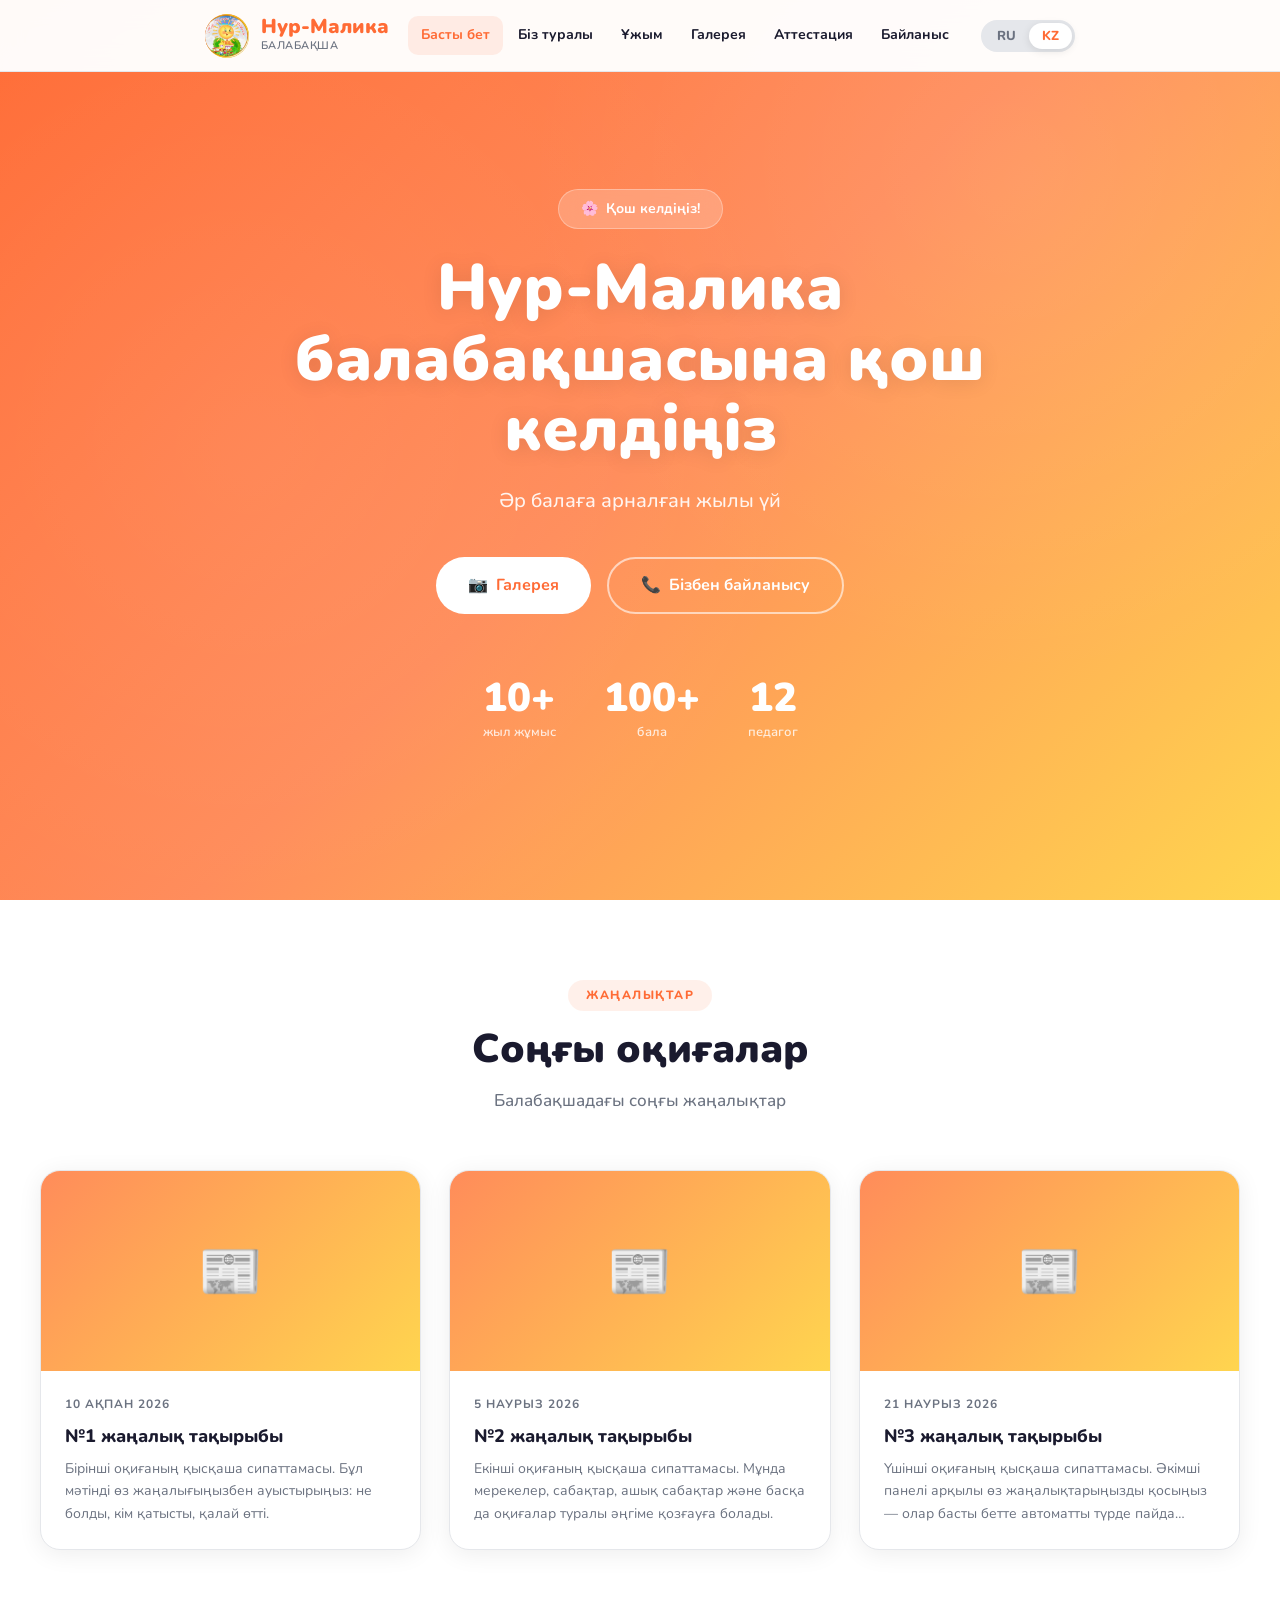
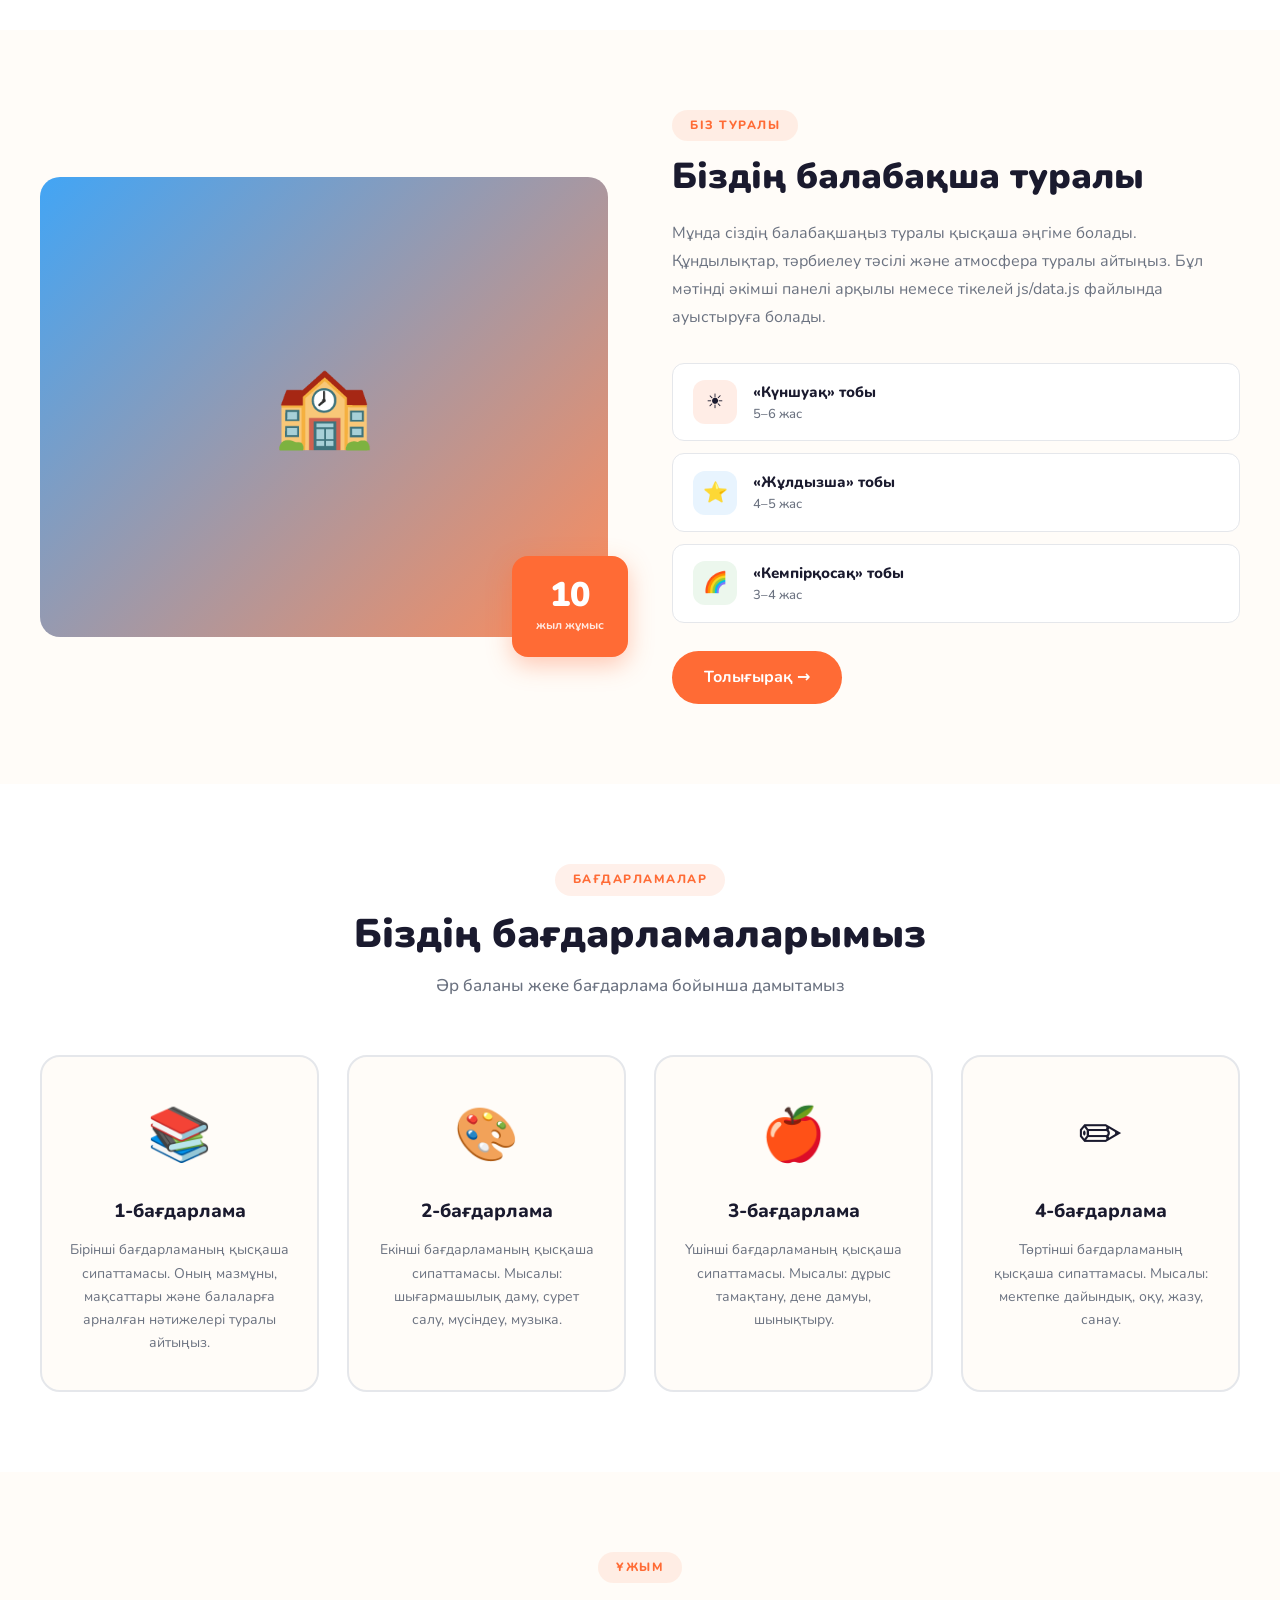
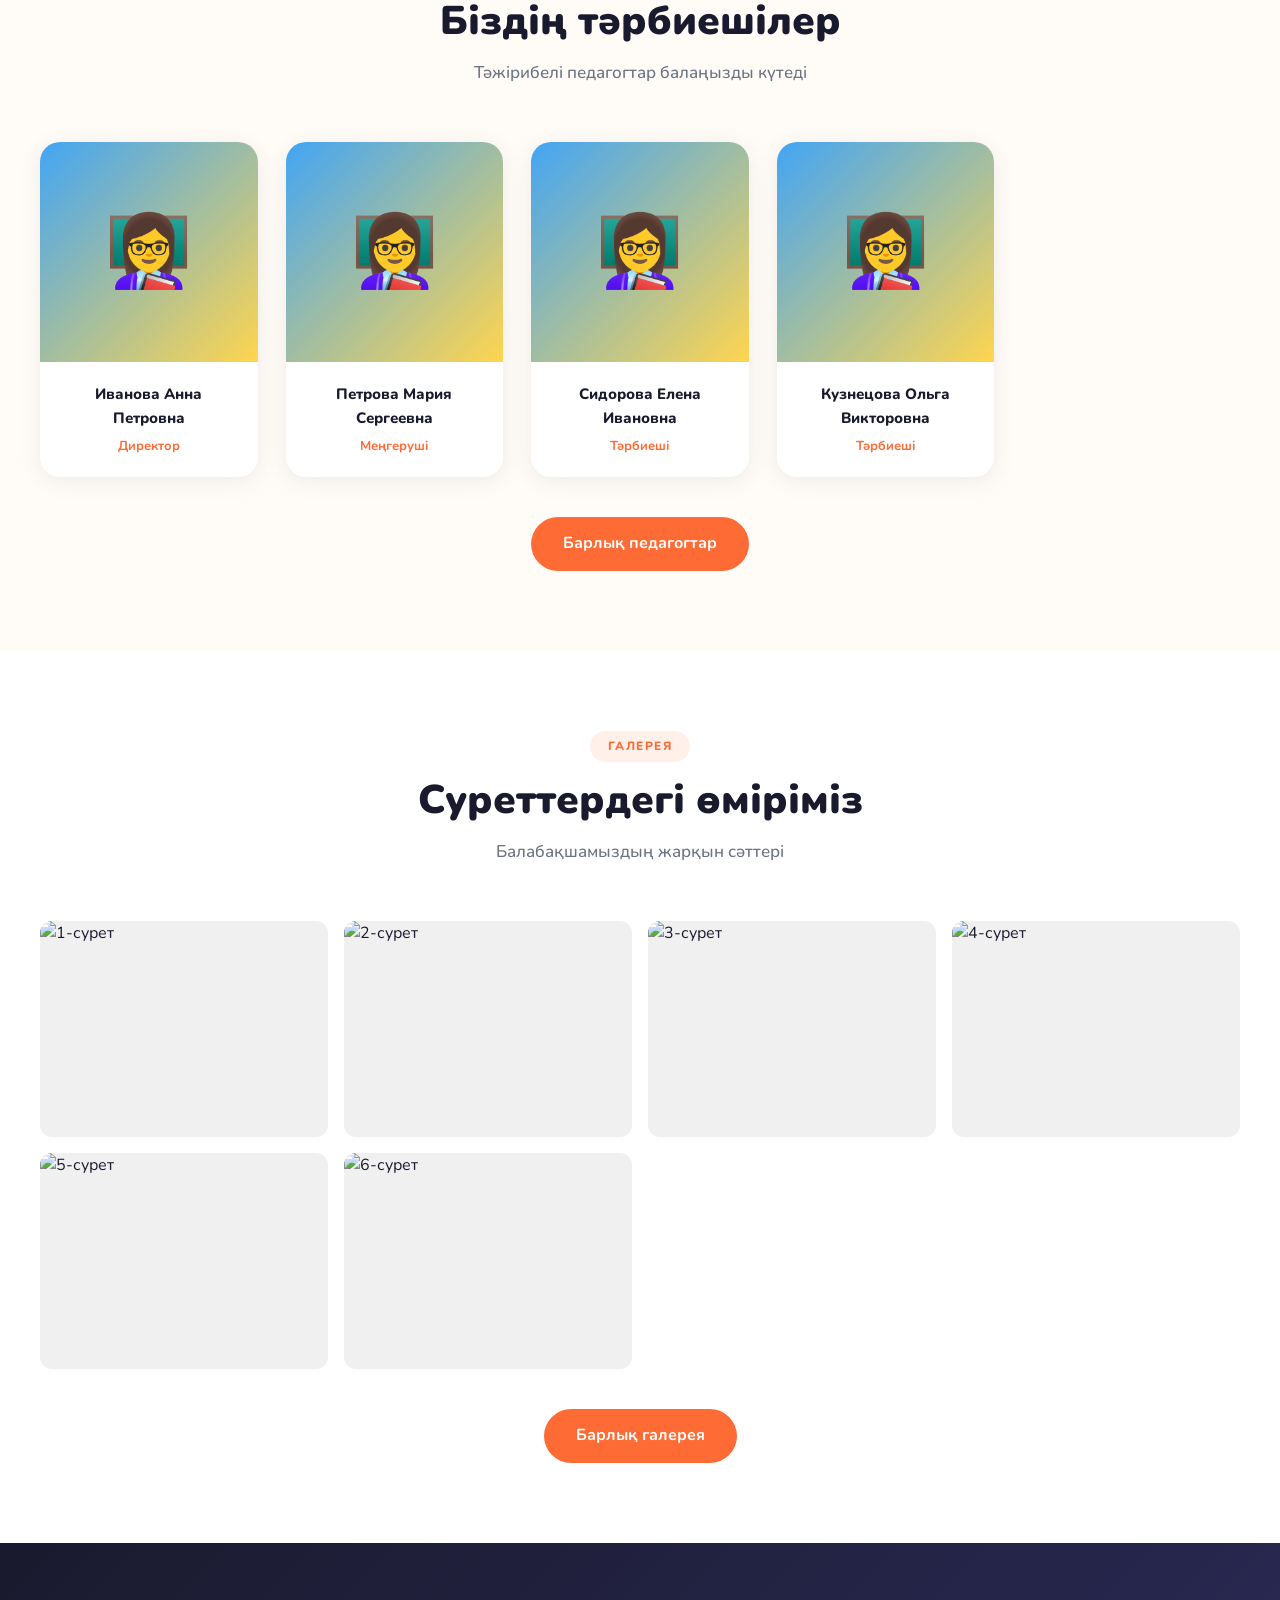
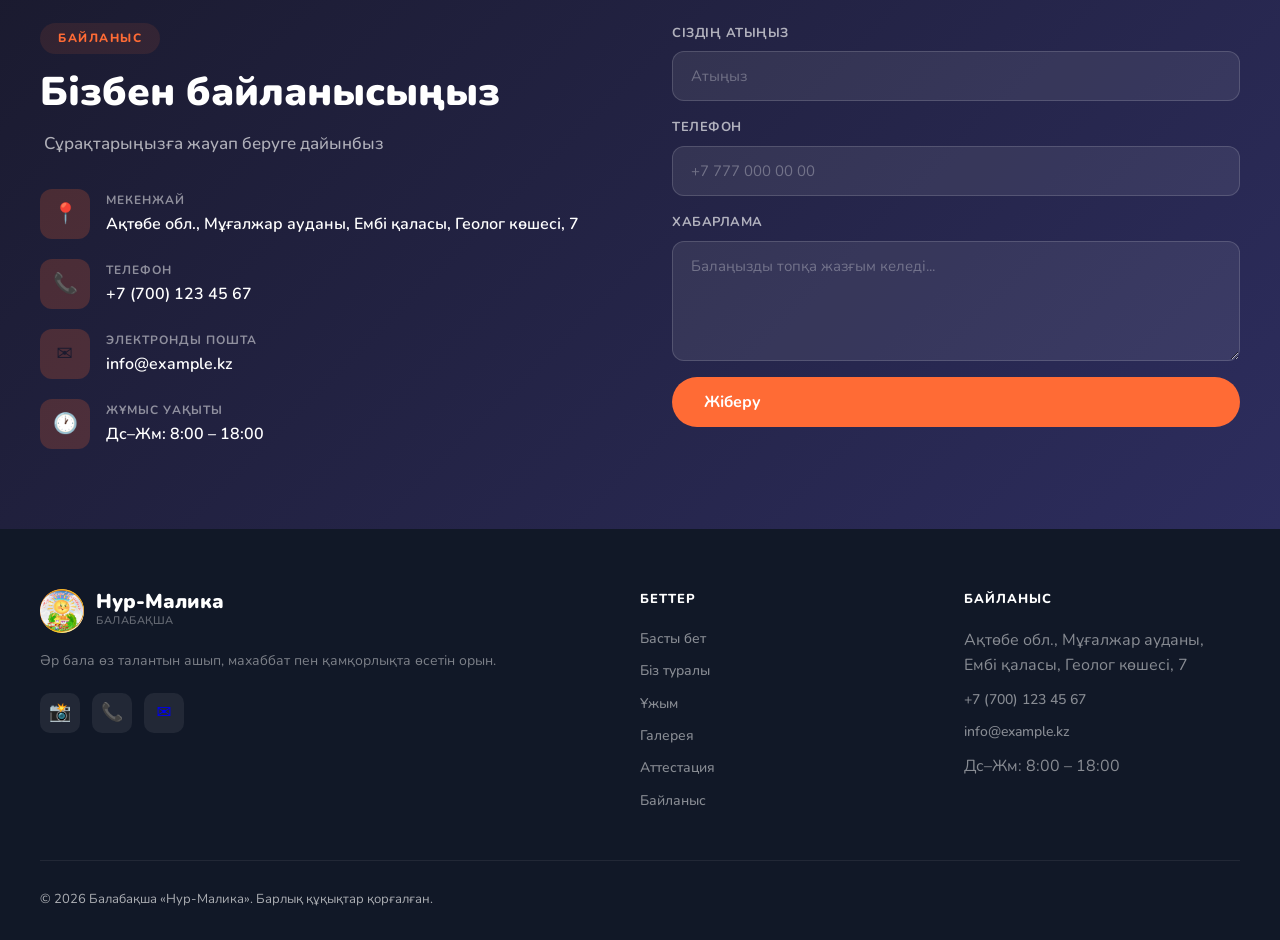
==== commit b4aa8013: "Add files via upload" ====
--- a/index.html
+++ b/index.html
@@ -3,7 +3,9 @@
 <head>
 <meta charset="UTF-8">
 <meta name="viewport" content="width=device-width, initial-scale=1.0">
-<title>Нур-Малика </title>
+<title>Нұр-Малика — Балабақша</title>
+<link rel="icon" type="image/png" href="images/logo.png">
+<link rel="apple-touch-icon" href="images/logo.png">
 <link rel="stylesheet" href="css/style.css">
 </head>
 <body>
@@ -13,7 +15,7 @@
   <a href="index.html" class="logo">
     <div class="logo-icon"><img src="images/logo.png" alt="Логотип" onerror="this.parentElement.innerHTML='🏫'"></div>
     <div>
-      <div class="logo-name" id="h-name">Нур-Малика</div>
+      <div class="logo-name" id="h-name">Нұр-Малика</div>
       <div class="logo-sub" id="h-sub">Детский сад</div>
     </div>
   </a>
@@ -40,7 +42,7 @@
 <section class="hero" id="hero">
   <div class="hero-content">
     <div class="hero-badge">🌸 <span id="h-badge">Добро пожаловать!</span></div>
-    <h1 id="h-title">Добро пожаловать в Солнышко</h1>
+    <h1 id="h-title">Добро пожаловать в Нұр-Малика</h1>
     <p id="h-tagline">Место, где живёт счастливое детство</p>
     <div class="hero-buttons">
       <a href="gallery.html" class="btn btn-primary">📷 <span id="h-btn1">Галерея</span></a>
@@ -68,7 +70,7 @@
     <div class="about-grid">
       <div class="about-img-wrap fade-in">
         <img id="ab-img" src="https://images.unsplash.com/photo-1544776193-352d25ca82cd?w=800&q=80"
-             alt="Детский сад Нур-Малика" class="about-img"
+             alt="Детский сад Нұр-Малика" class="about-img"
              onerror="this.style.display='none';this.nextElementSibling.style.display='flex'">
         <div class="about-img-ph" style="display:none">🏫</div>
         <div class="about-badge">
@@ -79,7 +81,7 @@
       <div class="about-content fade-in">
         <div class="section-label" id="ab-sec-lbl">О нас</div>
         <h2 id="ab-title">О нашем детском саде</h2>
-        <p id="ab-text">Солнышко — это не просто детский сад, это второй дом для вашего ребёнка.</p>
+        <p id="ab-text">Нұр-Малика — это не просто детский сад, это второй дом для вашего ребёнка.</p>
         <div class="groups-list" id="groups-list"></div>
         <a href="about.html" class="btn btn-orange mt-8" style="margin-top:28px" id="ab-btn">Подробнее о нас</a>
       </div>
@@ -167,7 +169,7 @@
       <div class="footer-logo logo">
         <div class="logo-icon"><img src="images/logo.png" alt="Логотип" onerror="this.parentElement.innerHTML='🏫'"></div>
         <div>
-          <div class="logo-name" id="f-name">Нур-Малика</div>
+          <div class="logo-name" id="f-name">Нұр-Малика</div>
           <div class="logo-sub" id="f-sub">Детский сад</div>
         </div>
       </div>
@@ -200,7 +202,7 @@
     </div>
   </div>
   <div class="footer-bottom">
-    <span id="f-copy">© 2026 Детский сад «Нур-Малика». Все права защищены.</span>
+    <span id="f-copy">© 2026 Детский сад «Нұр-Малика». Все права защищены.</span>
   </div>
 </footer>
 
